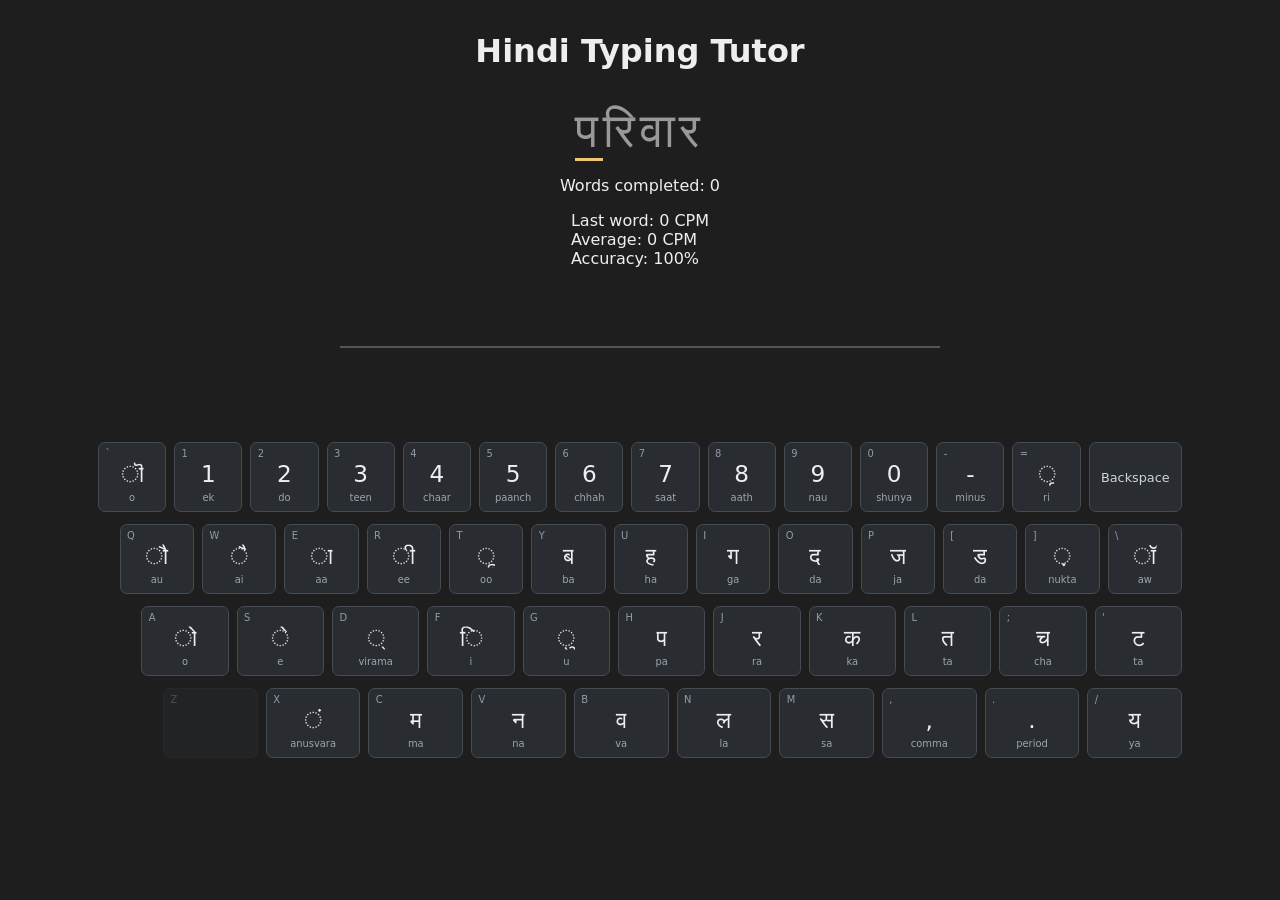
==== index.html @ da67a7d6 "Initial commit: working Hindi typing tutor" ====
<!DOCTYPE html>
<html lang="en">
<head>
  <meta charset="UTF-8" />
  <meta name="viewport" content="width=device-width, initial-scale=1.0" />
  <title>Hindi Typing Tutor</title>
  <link rel="stylesheet" href="style.css" />
</head>
<body>

  <header class="app-header">
    <h1>Hindi Typing Tutor</h1>
  </header>

  <main class="typing-area">
    <!-- The prompt text the user needs to type -->
    <div class="prompt-display" id="promptDisplay">
      नमस्ते
    </div>

    <div id="wordsCompletedDisplay">Words completed: 0</div>

    <!-- Where the user's typed input will show -->
    <div class="user-input-display" id="userInputDisplay">
      &nbsp;
    </div>
  </main>

  <section class="keyboard" id="keyboard">

    <!-- Vowels (स्वर) -->
    <div class="key-row">
      <div class="key">अ</div><div class="key">आ</div><div class="key">इ</div><div class="key">ई</div>
      <div class="key">उ</div><div class="key">ऊ</div><div class="key">ऋ</div><div class="key">ए</div>
      <div class="key">ऐ</div><div class="key">ओ</div><div class="key">औ</div><div class="key">अं</div><div class="key">अः</div>
    </div>

    <!-- Consonants (व्यंजन), grouped in their traditional rows -->
    <div class="key-row">
      <div class="key">क</div><div class="key">ख</div><div class="key">ग</div><div class="key">घ</div><div class="key">ङ</div>
    </div>
    <div class="key-row">
      <div class="key">च</div><div class="key">छ</div><div class="key">ज</div><div class="key">झ</div><div class="key">ञ</div>
    </div>
    <div class="key-row">
      <div class="key">ट</div><div class="key">ठ</div><div class="key">ड</div><div class="key">ढ</div><div class="key">ण</div>
    </div>
    <div class="key-row">
      <div class="key">त</div><div class="key">थ</div><div class="key">द</div><div class="key">ध</div><div class="key">न</div>
    </div>
    <div class="key-row">
      <div class="key">प</div><div class="key">फ</div><div class="key">ब</div><div class="key">भ</div><div class="key">म</div>
    </div>
    <div class="key-row">
      <div class="key">य</div><div class="key">र</div><div class="key">ल</div><div class="key">व</div>
      <div class="key">श</div><div class="key">ष</div><div class="key">स</div><div class="key">ह</div>
    </div>
    <div class="key-row">
      <div class="key">क्ष</div><div class="key">त्र</div><div class="key">ज्ञ</div>
    </div>

  </section>

  <script src="script.js"></script>
</body>
</html>
---- style.css ----
/* ---- Reset-ish basics ---- */
* {
  box-sizing: border-box;
  margin: 0;
  padding: 0;
}

body {
  font-family: system-ui, sans-serif;
  background: #1e1e1e;
  color: #eee;
  min-height: 100vh;
  display: flex;
  flex-direction: column;
  align-items: center;
  padding: 2rem 1rem;
}

.app-header {
  margin-bottom: 2rem;
}

/* ---- Typing area: this is a flex COLUMN, prompt on top, input below ---- */
.typing-area {
  display: flex;
  flex-direction: column;
  align-items: center;
  gap: 1rem;
  margin-bottom: 3rem;
  width: 100%;
  max-width: 600px;
}

.prompt-display {
  font-size: 3rem;
  letter-spacing: 0.1em;
}

.prompt-display span {
  color: #999;
}

.prompt-display span.correct {
  color: #79c98a;
}

.prompt-display span.incorrect {
  color: #ed7777;
}

.prompt-display span.pending {
  color: #999;
}

.prompt-display span.current-character {
  border-bottom: 3px solid #f0c674;
}

.prompt-display span.prompt-entering {
  animation: prompt-arrival 420ms ease-out both;
}

@keyframes prompt-arrival {
  0%,
  48% {
    opacity: 0.45;
  }

  100% {
    opacity: 1;
  }
}

.user-input-display {
  font-size: 3rem;
  min-height: 4rem;
  border-bottom: 2px solid #555;
  width: 100%;
  text-align: center;
}

#completionMessage {
  min-height: 1.5rem;
  color: #79c98a;
  font-weight: bold;
}

/* ---- Keyboard: a COLUMN of rows, each row a flex ROW of keys ---- */
.keyboard {
  display: flex;
  flex-direction: column;
  align-items: flex-start;
  gap: 12px;
  width: 100%;
  max-width: 1100px;
  box-sizing: border-box;
  padding: 6px 8px 12px;
}

.key-row {
  display: flex;
  flex-wrap: nowrap;
  justify-content: flex-start;
  gap: clamp(2px, 0.75vw, 8px);
  width: 100%;
  min-width: 0;
  box-sizing: border-box;
}

.key-row:nth-child(2) {
  width: 98%;
  margin-left: 2%;
}

.key-row:nth-child(3) {
  width: 96%;
  margin-left: 4%;
}

.key-row:nth-child(4) {
  width: 94%;
  margin-left: 6%;
}

.key {
  position: relative;
  flex: 1 1 0;
  width: auto;
  min-width: 0;
  height: clamp(44px, 6vw, 70px);
  padding: clamp(3px, 1vw, 8px);
  box-sizing: border-box;
  background: #292d32;
  border: 1px solid #444b53;
  border-radius: 7px;
  display: flex;
  align-items: center;
  justify-content: center;
  overflow: hidden;
  cursor: pointer;
  user-select: none;
  transition: background 0.14s ease, border-color 0.14s ease, transform 0.14s ease;
}

.key-qwerty-label,
.key-phonetic {
  position: absolute;
  line-height: 1;
  white-space: nowrap;
}

.key-qwerty-label {
  top: clamp(3px, 0.5vw, 7px);
  left: clamp(3px, 0.5vw, 7px);
  color: #939ba4;
  font-size: clamp(0.45rem, 1.1vw, 0.62rem);
  font-weight: 500;
}

.key-character {
  position: absolute;
  left: 50%;
  top: 45%;
  transform: translate(-50%, -50%);
  max-width: calc(100% - 8px);
  overflow: hidden;
  white-space: nowrap;
  line-height: 1;
  font-size: clamp(0.6rem, 2.5vw, 1.45rem);
}

.key-phonetic {
  bottom: clamp(4px, 0.65vw, 9px);
  left: 50%;
  transform: translateX(-50%);
  max-width: calc(100% - 8px);
  overflow: hidden;
  color: #9da5ae;
  font-size: clamp(0.45rem, 1.2vw, 0.62rem);
  text-overflow: ellipsis;
}

.key[hidden],
.key-character[hidden],
.key-phonetic[hidden] {
  display: none;
}

.key-unmapped {
  opacity: 0.38;
  border-color: #343a40;
  cursor: not-allowed;
}

.key:hover:not(.key-unmapped) {
  background: #363c43;
  border-color: #69737e;
}

.key-unmapped:hover,
.key-unmapped:active {
  background: #292d32;
  border-color: #343a40;
  transform: none;
}

.key:active:not(.key-unmapped) {
  transform: translateY(1px);
}

.backspace-key {
  flex: 1.5 1 0;
  font-size: clamp(0.5rem, 1.2vw, 0.8rem);
  color: #d0d5db;
}

@media (max-width: 480px) {
  .backspace-key {
    color: transparent;
  }

  .backspace-key::after {
    content: "⌫";
    position: absolute;
    color: #d0d5db;
    font-size: clamp(0.6rem, 4vw, 0.9rem);
  }
}

@media (prefers-reduced-motion: reduce) {
  .prompt-display span.prompt-entering {
    animation: none;
  }
}
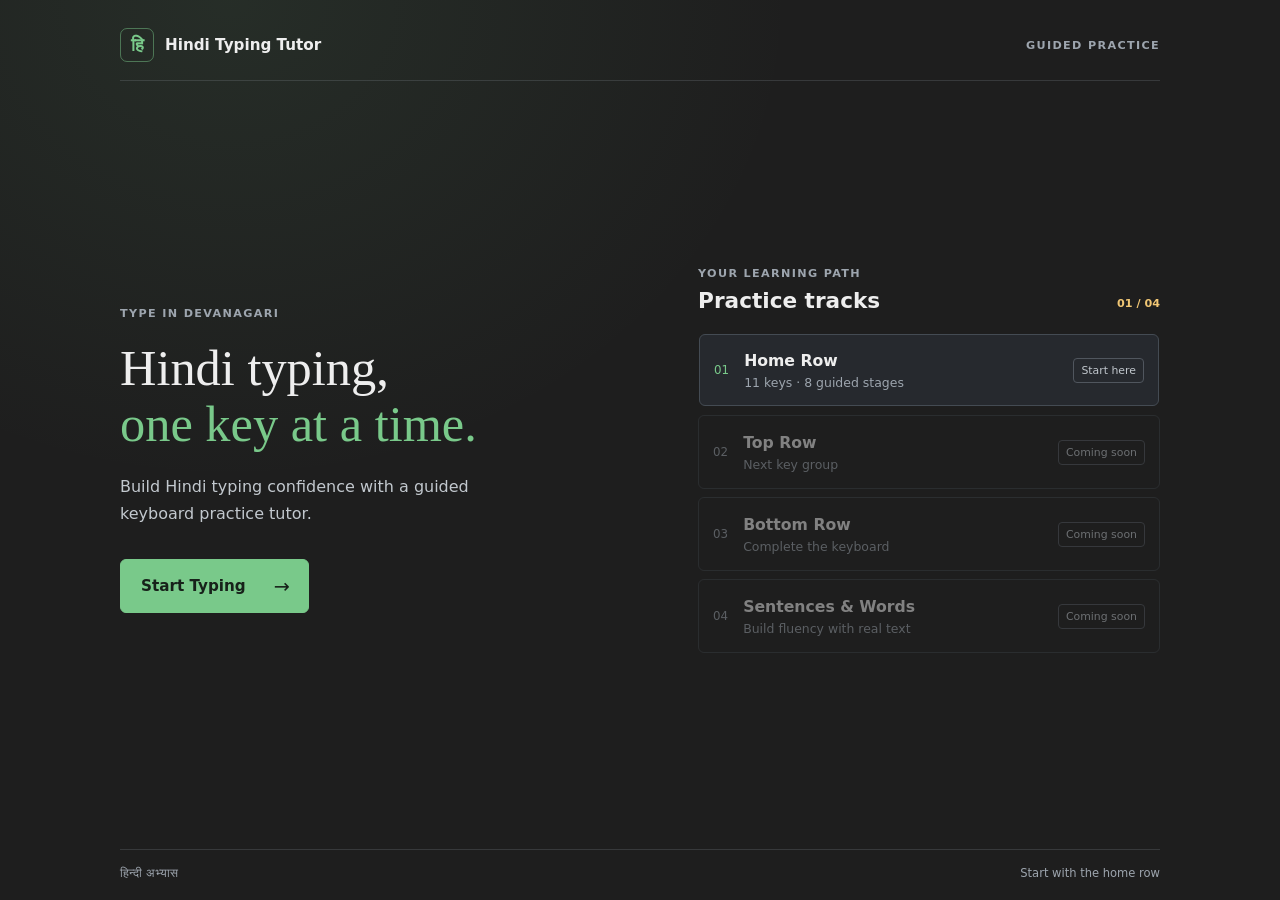
==== commit 957c9921: "Moving Forward" ====
--- a/index.html
+++ b/index.html
@@ -3,64 +3,112 @@
 <head>
   <meta charset="UTF-8" />
   <meta name="viewport" content="width=device-width, initial-scale=1.0" />
+  <meta name="theme-color" content="#1e1e1e" />
   <title>Hindi Typing Tutor</title>
   <link rel="stylesheet" href="style.css" />
 </head>
-<body>
+<body class="home-page">
+  <div class="home-shell">
+    <header class="home-header">
+      <a class="home-brand" href="index.html" aria-label="Hindi Typing Tutor home">
+        <span class="home-brand__mark" aria-hidden="true">हि</span>
+        <span>Hindi Typing Tutor</span>
+      </a>
+      <span class="home-header__track">GUIDED PRACTICE</span>
+    </header>
 
-  <header class="app-header">
-    <h1>Hindi Typing Tutor</h1>
-  </header>
+    <main class="home-main">
+      <section class="home-intro" aria-labelledby="home-title">
+        <p class="home-eyebrow">TYPE IN DEVANAGARI</p>
+        <h1 class="home-title" id="home-title">Hindi typing,<br /><span>one key at a time.</span></h1>
+        <p class="home-description">Build Hindi typing confidence with a guided keyboard practice tutor.</p>
+        <a class="home-cta" id="homeCta" href="lessons.html">
+          <span id="homeCtaLabel">Start Typing</span>
+          <span class="home-cta__arrow" aria-hidden="true">&#8594;</span>
+        </a>
+      </section>
 
-  <main class="typing-area">
-    <!-- The prompt text the user needs to type -->
-    <div class="prompt-display" id="promptDisplay">
-      नमस्ते
-    </div>
+      <section class="home-roadmap-section" aria-labelledby="roadmap-title">
+        <div class="home-roadmap-heading">
+          <div>
+            <p class="home-eyebrow">YOUR LEARNING PATH</p>
+            <h2 id="roadmap-title">Practice tracks</h2>
+          </div>
+          <span class="home-roadmap-count">01 / 04</span>
+        </div>
 
-    <div id="wordsCompletedDisplay">Words completed: 0</div>
+        <ol class="home-roadmap">
+          <li class="home-track home-track--active">
+            <a class="home-track__link" href="lessons.html">
+              <span class="home-track__number">01</span>
+              <span class="home-track__copy">
+                <span class="home-track__title">Home Row</span>
+                <span class="home-track__detail">11 keys · 8 guided stages</span>
+              </span>
+              <span class="home-track__badge" id="homeRowBadge">Start here</span>
+            </a>
+          </li>
+          <li class="home-track home-track--disabled" aria-disabled="true">
+            <span class="home-track__number">02</span>
+            <span class="home-track__copy">
+              <span class="home-track__title">Top Row</span>
+              <span class="home-track__detail">Next key group</span>
+            </span>
+            <span class="home-track__badge">Coming soon</span>
+          </li>
+          <li class="home-track home-track--disabled" aria-disabled="true">
+            <span class="home-track__number">03</span>
+            <span class="home-track__copy">
+              <span class="home-track__title">Bottom Row</span>
+              <span class="home-track__detail">Complete the keyboard</span>
+            </span>
+            <span class="home-track__badge">Coming soon</span>
+          </li>
+          <li class="home-track home-track--disabled" aria-disabled="true">
+            <span class="home-track__number">04</span>
+            <span class="home-track__copy">
+              <span class="home-track__title">Sentences &amp; Words</span>
+              <span class="home-track__detail">Build fluency with real text</span>
+            </span>
+            <span class="home-track__badge">Coming soon</span>
+          </li>
+        </ol>
+      </section>
+    </main>
 
-    <!-- Where the user's typed input will show -->
-    <div class="user-input-display" id="userInputDisplay">
-      &nbsp;
-    </div>
-  </main>
+    <footer class="home-footer">
+      <span>हिन्दी अभ्यास</span>
+      <span>Start with the home row</span>
+    </footer>
+  </div>
 
-  <section class="keyboard" id="keyboard">
+  <script>
+    (() => {
+      const homeCtaLabel = document.getElementById("homeCtaLabel");
+      const homeRowBadge = document.getElementById("homeRowBadge");
+      let progress = null;
 
-    <!-- Vowels (स्वर) -->
-    <div class="key-row">
-      <div class="key">अ</div><div class="key">आ</div><div class="key">इ</div><div class="key">ई</div>
-      <div class="key">उ</div><div class="key">ऊ</div><div class="key">ऋ</div><div class="key">ए</div>
-      <div class="key">ऐ</div><div class="key">ओ</div><div class="key">औ</div><div class="key">अं</div><div class="key">अः</div>
-    </div>
+      try {
+        const savedProgress = localStorage.getItem("hindiTutorProgress");
+        if (savedProgress) {
+          const parsedProgress = JSON.parse(savedProgress);
+          if (parsedProgress && typeof parsedProgress === "object") {
+            progress = parsedProgress;
+          }
+        }
+      } catch {
+        progress = null;
+      }
 
-    <!-- Consonants (व्यंजन), grouped in their traditional rows -->
-    <div class="key-row">
-      <div class="key">क</div><div class="key">ख</div><div class="key">ग</div><div class="key">घ</div><div class="key">ङ</div>
-    </div>
-    <div class="key-row">
-      <div class="key">च</div><div class="key">छ</div><div class="key">ज</div><div class="key">झ</div><div class="key">ञ</div>
-    </div>
-    <div class="key-row">
-      <div class="key">ट</div><div class="key">ठ</div><div class="key">ड</div><div class="key">ढ</div><div class="key">ण</div>
-    </div>
-    <div class="key-row">
-      <div class="key">त</div><div class="key">थ</div><div class="key">द</div><div class="key">ध</div><div class="key">न</div>
-    </div>
-    <div class="key-row">
-      <div class="key">प</div><div class="key">फ</div><div class="key">ब</div><div class="key">भ</div><div class="key">म</div>
-    </div>
-    <div class="key-row">
-      <div class="key">य</div><div class="key">र</div><div class="key">ल</div><div class="key">व</div>
-      <div class="key">श</div><div class="key">ष</div><div class="key">स</div><div class="key">ह</div>
-    </div>
-    <div class="key-row">
-      <div class="key">क्ष</div><div class="key">त्र</div><div class="key">ज्ञ</div>
-    </div>
-
-  </section>
-
-  <script src="script.js"></script>
+      if (progress && progress.isHomeRowMastered === true) {
+        homeCtaLabel.textContent = "Home Row Mastered — Practice Again";
+        homeRowBadge.textContent = "✓ Completed";
+        homeRowBadge.classList.add("home-track__badge--complete");
+      } else if (progress && Number.isInteger(progress.currentStageIndex) && progress.currentStageIndex >= 0) {
+        homeCtaLabel.textContent = `Continue — Stage ${progress.currentStageIndex + 1}`;
+        homeRowBadge.textContent = "In progress";
+      }
+    })();
+  </script>
 </body>
-</html>
+</html>
--- a/style.css
+++ b/style.css
@@ -214,6 +214,16 @@
   color: #d0d5db;
 }
 
+.key-enter,
+.key-shift {
+  flex: 1.75 1 0;
+  min-width: 0;
+  color: #d0d5db;
+  font-size: clamp(0.5rem, 1.2vw, 0.75rem);
+  cursor: default;
+  pointer-events: none;
+}
+
 @media (max-width: 480px) {
   .backspace-key {
     color: transparent;
@@ -232,3 +242,466 @@
     animation: none;
   }
 }
+
+.home-page {
+  --home-bg: #1e1e1e;
+  --home-surface: #292d32;
+  --home-border: #444b53;
+  --home-text: #eee;
+  --home-muted: #9da5ae;
+  --home-green: #79c98a;
+  --home-amber: #f0c674;
+  align-items: stretch;
+  padding: 0;
+  background: radial-gradient(ellipse at 18% 0%, rgba(121, 201, 138, 0.09), transparent 38%), var(--home-bg);
+  color: var(--home-text);
+}
+
+.home-shell {
+  display: flex;
+  flex-direction: column;
+  width: min(1120px, 100%);
+  min-height: 100vh;
+  margin: 0 auto;
+  padding: 28px 40px 20px;
+}
+
+.home-header,
+.home-brand,
+.home-footer {
+  display: flex;
+  align-items: center;
+}
+
+.home-header {
+  justify-content: space-between;
+  min-height: 44px;
+  border-bottom: 1px solid rgba(157, 165, 174, 0.2);
+  padding-bottom: 18px;
+}
+
+.home-brand {
+  gap: 11px;
+  color: var(--home-text);
+  font-size: 0.95rem;
+  font-weight: 650;
+  text-decoration: none;
+}
+
+.home-brand__mark {
+  display: grid;
+  width: 34px;
+  aspect-ratio: 1;
+  place-items: center;
+  border: 1px solid rgba(121, 201, 138, 0.48);
+  border-radius: 7px;
+  color: var(--home-green);
+  font-size: 1.1rem;
+}
+
+.home-header__track,
+.home-eyebrow,
+.home-roadmap-count {
+  color: var(--home-muted);
+  font-size: 0.7rem;
+  font-weight: 650;
+}
+
+.home-header__track,
+.home-eyebrow {
+  letter-spacing: 0.12em;
+}
+
+.home-main {
+  display: grid;
+  grid-template-columns: minmax(0, 1fr) minmax(380px, 0.92fr);
+  align-items: center;
+  gap: 76px;
+  flex: 1;
+  padding: 62px 0 72px;
+}
+
+.home-intro {
+  animation: home-arrive 520ms ease-out both;
+}
+
+.home-title {
+  margin-top: 20px;
+  color: var(--home-text);
+  font-family: Georgia, "Noto Serif Devanagari", serif;
+  font-size: 3.15rem;
+  font-weight: 500;
+  line-height: 1.12;
+}
+
+.home-title span {
+  color: var(--home-green);
+}
+
+.home-description {
+  max-width: 390px;
+  margin-top: 20px;
+  color: #c2c8ce;
+  font-size: 1rem;
+  line-height: 1.7;
+}
+
+.home-cta {
+  display: inline-flex;
+  min-height: 54px;
+  align-items: center;
+  justify-content: space-between;
+  gap: 28px;
+  margin-top: 32px;
+  border: 1px solid var(--home-green);
+  border-radius: 6px;
+  padding: 0 18px 0 20px;
+  background: var(--home-green);
+  color: #17211a;
+  font-size: 0.95rem;
+  font-weight: 700;
+  text-decoration: none;
+  transition: background 150ms ease, transform 150ms ease;
+}
+
+.home-cta:hover {
+  transform: translateY(-2px);
+  background: #91d69f;
+}
+
+.home-cta:focus-visible,
+.home-track__link:focus-visible,
+.home-brand:focus-visible {
+  outline: 2px solid var(--home-amber);
+  outline-offset: 4px;
+}
+
+.home-cta__arrow {
+  font-size: 1.2rem;
+  font-weight: 400;
+}
+
+.home-roadmap-section {
+  animation: home-arrive 620ms 90ms ease-out both;
+}
+
+.home-roadmap-heading {
+  display: flex;
+  align-items: end;
+  justify-content: space-between;
+  margin-bottom: 20px;
+}
+
+.home-roadmap-heading h2 {
+  margin-top: 8px;
+  color: var(--home-text);
+  font-size: 1.35rem;
+  font-weight: 600;
+}
+
+.home-roadmap-count {
+  padding-bottom: 3px;
+  color: var(--home-amber);
+  font-variant-numeric: tabular-nums;
+}
+
+.home-roadmap {
+  display: flex;
+  flex-direction: column;
+  gap: 8px;
+  list-style: none;
+}
+
+.home-track {
+  min-height: 74px;
+  border: 1px solid transparent;
+  border-radius: 6px;
+  color: var(--home-text);
+}
+
+.home-track__link {
+  display: flex;
+  min-height: 72px;
+  align-items: center;
+  gap: 15px;
+  border: 1px solid var(--home-border);
+  border-radius: 6px;
+  padding: 12px 14px;
+  background: rgba(41, 45, 50, 0.82);
+  color: inherit;
+  text-decoration: none;
+  transition: border-color 150ms ease, background 150ms ease;
+}
+
+.home-track--active .home-track__link:hover {
+  border-color: var(--home-green);
+  background: #30363b;
+}
+
+.home-track__number {
+  color: var(--home-muted);
+  font-size: 0.74rem;
+  font-variant-numeric: tabular-nums;
+}
+
+.home-track--active .home-track__number {
+  color: var(--home-green);
+}
+
+.home-track__copy {
+  display: flex;
+  min-width: 0;
+  flex: 1;
+  flex-direction: column;
+  gap: 5px;
+}
+
+.home-track__title {
+  overflow-wrap: anywhere;
+  font-size: 0.98rem;
+  font-weight: 650;
+}
+
+.home-track__detail {
+  color: var(--home-muted);
+  font-size: 0.78rem;
+}
+
+.home-track__badge {
+  flex-shrink: 0;
+  border: 1px solid #50565e;
+  border-radius: 4px;
+  padding: 5px 7px;
+  color: #c1c7cd;
+  font-size: 0.68rem;
+}
+
+.home-track__badge--complete {
+  border-color: rgba(121, 201, 138, 0.45);
+  color: var(--home-green);
+}
+
+.home-track--disabled {
+  display: flex;
+  align-items: center;
+  gap: 15px;
+  border-color: rgba(68, 75, 83, 0.72);
+  padding: 12px 14px;
+  opacity: 0.48;
+}
+
+.home-footer {
+  justify-content: space-between;
+  border-top: 1px solid rgba(157, 165, 174, 0.2);
+  padding-top: 16px;
+  color: var(--home-muted);
+  font-size: 0.72rem;
+}
+
+@keyframes home-arrive {
+  from {
+    opacity: 0;
+    transform: translateY(9px);
+  }
+
+  to {
+    opacity: 1;
+    transform: translateY(0);
+  }
+}
+
+@media (max-width: 780px) {
+  .home-shell {
+    padding: 22px 24px 18px;
+  }
+
+  .home-main {
+    grid-template-columns: minmax(0, 1fr);
+    gap: 52px;
+    padding: 55px 0;
+  }
+
+  .home-title {
+    font-size: 2.65rem;
+  }
+}
+
+@media (max-width: 440px) {
+  .home-shell {
+    padding-right: 16px;
+    padding-left: 16px;
+  }
+
+  .home-header__track {
+    font-size: 0.6rem;
+  }
+
+  .home-title {
+    font-size: 2.25rem;
+  }
+
+  .home-track__link,
+  .home-track--disabled {
+    gap: 10px;
+    padding-right: 9px;
+    padding-left: 9px;
+  }
+
+  .home-track__badge {
+    max-width: 96px;
+    overflow-wrap: anywhere;
+    text-align: center;
+  }
+
+  .home-footer {
+    gap: 12px;
+  }
+}
+
+@media (prefers-reduced-motion: reduce) {
+  .home-intro,
+  .home-roadmap-section {
+    animation: none;
+  }
+
+  .home-cta,
+  .home-track__link {
+    transition: none;
+  }
+}
+
+.key.next-key-hint {
+  border-color: #62b8f5;
+  background: #263b4b;
+  box-shadow: 0 0 0 2px rgba(98, 184, 245, 0.28), 0 0 16px rgba(98, 184, 245, 0.32);
+}
+
+.key-spacebar-row {
+  display: flex;
+  width: 100%;
+  min-width: 0;
+  align-items: center;
+  justify-content: center;
+  gap: clamp(2px, 0.5vw, 6px);
+  padding: 0 8px 4px;
+}
+
+.key-spacebar-row::before {
+  content: "";
+  flex: 0.9 1 0;
+  min-width: 0;
+}
+
+.key-spacebar {
+  flex: 4.7 1 0;
+  min-width: 0;
+  height: clamp(32px, 4.4vh, 42px);
+  border: 1px solid #424850;
+  border-radius: 4px;
+  background: #25292e;
+  box-shadow: 0 2px 0 #191c20;
+}
+
+.key-modifier {
+  display: grid;
+  flex: 0.9 1 0;
+  min-width: 0;
+  height: clamp(30px, 4vh, 38px);
+  place-items: center;
+  border: 1px solid #424850;
+  border-radius: 4px;
+  background: #25292e;
+  color: #a3abb3;
+  font-size: 0.58rem;
+  user-select: none;
+}
+
+body:not(.home-page) {
+  height: 100vh;
+  min-height: 0;
+  justify-content: flex-start;
+  overflow-x: hidden;
+  padding: 10px 12px;
+}
+
+body:not(.home-page) .app-header {
+  margin-bottom: 0;
+}
+
+body:not(.home-page) .typing-area {
+  flex: 1 1 auto;
+  justify-content: center;
+  gap: 5px;
+  margin-bottom: 0;
+}
+
+body:not(.home-page) .prompt-display {
+  font-size: 2.5rem;
+}
+
+body:not(.home-page) .user-input-display {
+  min-height: 2.75rem;
+  font-size: 2rem;
+}
+
+body:not(.home-page) #completionMessage {
+  min-height: 1rem;
+}
+
+body:not(.home-page) .keyboard {
+  flex: 0 0 auto;
+  gap: 6px;
+  width: 100%;
+  max-width: none;
+  padding: 0;
+}
+
+body:not(.home-page) .key {
+  height: clamp(40px, 5.5vh, 54px);
+  border-radius: 2px;
+}
+
+.keyboard-frame {
+  display: flex;
+  width: min(1100px, 100%);
+  flex: 0 0 auto;
+  flex-direction: column;
+  align-items: stretch;
+  border: 1px solid #3f464e;
+  border-radius: 10px;
+  padding: 9px;
+  background: #252a2f;
+  box-shadow: 0 8px 24px rgba(0, 0, 0, 0.2);
+}
+
+.keyboard-frame .key-spacebar,
+.keyboard-frame .key-modifier {
+  border-radius: 2px;
+}
+
+@media (max-width: 600px) {
+  body:not(.home-page) {
+    height: auto;
+    min-height: 100vh;
+    justify-content: flex-start;
+    padding: 8px 8px 12px;
+  }
+
+  body:not(.home-page) .typing-area {
+    flex: 0 0 auto;
+    padding: 8px 0;
+  }
+
+  body:not(.home-page) .key {
+    height: clamp(38px, 8vw, 46px);
+  }
+
+  .key-modifier {
+    height: clamp(28px, 7vw, 34px);
+    font-size: 0.54rem;
+  }
+
+  .key-spacebar {
+    height: clamp(30px, 8vw, 36px);
+  }
+}
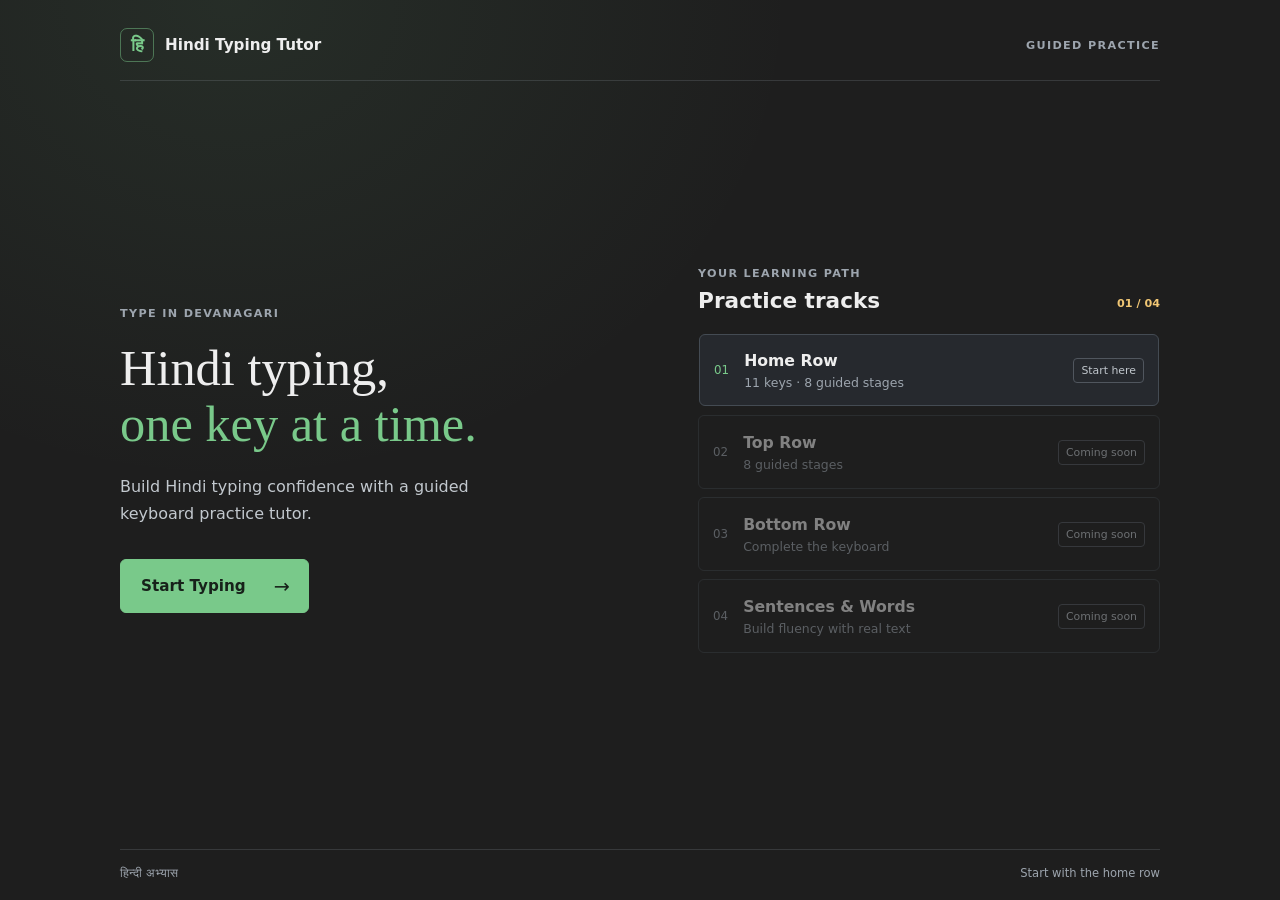
==== commit 083fd035: "Fix Home page stage-range display; correct next-key-hint null bug" ====
--- a/index.html
+++ b/index.html
@@ -48,13 +48,13 @@
               <span class="home-track__badge" id="homeRowBadge">Start here</span>
             </a>
           </li>
-          <li class="home-track home-track--disabled" aria-disabled="true">
+          <li class="home-track home-track--disabled" id="topRowTrack" aria-disabled="true">
             <span class="home-track__number">02</span>
             <span class="home-track__copy">
               <span class="home-track__title">Top Row</span>
-              <span class="home-track__detail">Next key group</span>
+              <span class="home-track__detail">8 guided stages</span>
             </span>
-            <span class="home-track__badge">Coming soon</span>
+            <span class="home-track__badge" id="topRowBadge">Coming soon</span>
           </li>
           <li class="home-track home-track--disabled" aria-disabled="true">
             <span class="home-track__number">03</span>
@@ -84,8 +84,12 @@
 
   <script>
     (() => {
+      const HOME_ROW_STAGE_RANGE = { start: 0, end: 7 };
+      const TOP_ROW_STAGE_RANGE = { start: 8, end: 15 };
       const homeCtaLabel = document.getElementById("homeCtaLabel");
       const homeRowBadge = document.getElementById("homeRowBadge");
+      const topRowTrack = document.getElementById("topRowTrack");
+      const topRowBadge = document.getElementById("topRowBadge");
       let progress = null;
 
       try {
@@ -100,13 +104,50 @@
         progress = null;
       }
 
-      if (progress && progress.isHomeRowMastered === true) {
+      const currentStageIndex = progress?.currentStageIndex;
+      const hasValidStageIndex = Number.isInteger(currentStageIndex)
+        && currentStageIndex >= HOME_ROW_STAGE_RANGE.start
+        && currentStageIndex <= TOP_ROW_STAGE_RANGE.end;
+      const isHomeRowStage = hasValidStageIndex
+        && currentStageIndex <= HOME_ROW_STAGE_RANGE.end;
+      const isTopRowStage = hasValidStageIndex
+        && currentStageIndex >= TOP_ROW_STAGE_RANGE.start;
+      const isHomeRowMastered = progress?.isHomeRowMastered === true;
+      const isTopRowMastered = progress?.isTopRowMastered === true;
+
+      if (isTopRowMastered) {
+        homeCtaLabel.textContent = "Top Row Mastered — Practice Again";
+      } else if (isTopRowStage) {
+        homeCtaLabel.textContent = `Continue — Top Row Stage ${currentStageIndex - TOP_ROW_STAGE_RANGE.start + 1}`;
+      } else if (isHomeRowMastered) {
         homeCtaLabel.textContent = "Home Row Mastered — Practice Again";
+      } else if (isHomeRowStage) {
+        homeCtaLabel.textContent = `Continue — Stage ${currentStageIndex + 1}`;
+      }
+
+      if (currentStageIndex > HOME_ROW_STAGE_RANGE.end || isHomeRowMastered) {
         homeRowBadge.textContent = "✓ Completed";
         homeRowBadge.classList.add("home-track__badge--complete");
-      } else if (progress && Number.isInteger(progress.currentStageIndex) && progress.currentStageIndex >= 0) {
-        homeCtaLabel.textContent = `Continue — Stage ${progress.currentStageIndex + 1}`;
+      } else if (isHomeRowStage) {
         homeRowBadge.textContent = "In progress";
+      }
+
+      if (isTopRowMastered) {
+        topRowBadge.textContent = "✓ Completed";
+        topRowBadge.classList.add("home-track__badge--complete");
+      } else if (isTopRowStage) {
+        topRowBadge.textContent = "In progress";
+      }
+
+      if (isTopRowMastered || isTopRowStage) {
+        const topRowLink = document.createElement("a");
+        topRowLink.className = "home-track__link";
+        topRowLink.href = "lessons.html";
+        Array.from(topRowTrack.children).forEach((child) => topRowLink.appendChild(child));
+        topRowTrack.appendChild(topRowLink);
+        topRowTrack.classList.remove("home-track--disabled");
+        topRowTrack.classList.add("home-track--active");
+        topRowTrack.removeAttribute("aria-disabled");
       }
     })();
   </script>
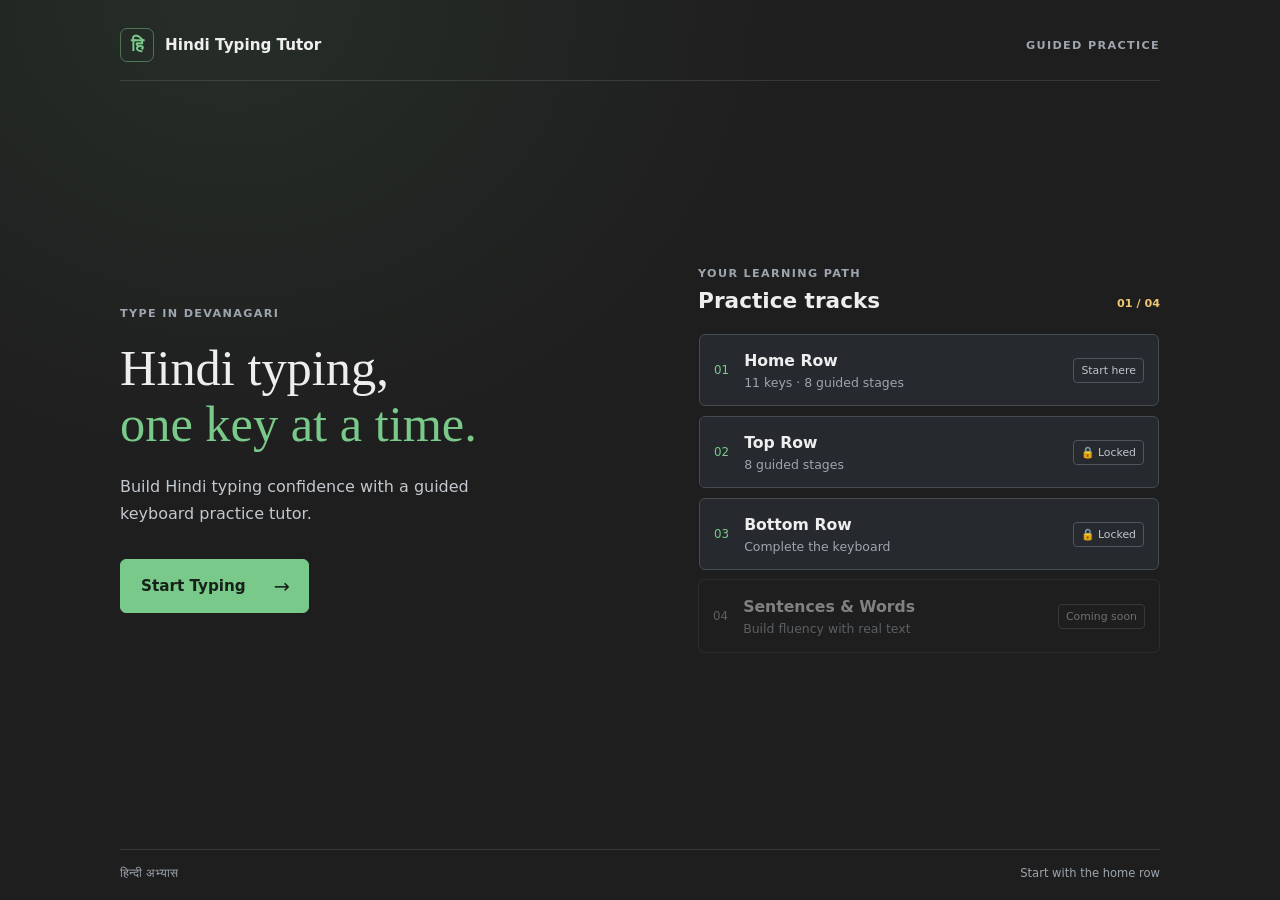
==== commit cbc1013b: "Add Shift Practice track (stages 25-33) with mastery gating" ====
--- a/index.html
+++ b/index.html
@@ -56,13 +56,13 @@
             </span>
             <span class="home-track__badge" id="topRowBadge">Coming soon</span>
           </li>
-          <li class="home-track home-track--disabled" aria-disabled="true">
+          <li class="home-track home-track--disabled" id="bottomRowTrack" aria-disabled="true">
             <span class="home-track__number">03</span>
             <span class="home-track__copy">
               <span class="home-track__title">Bottom Row</span>
               <span class="home-track__detail">Complete the keyboard</span>
             </span>
-            <span class="home-track__badge">Coming soon</span>
+            <span class="home-track__badge" id="bottomRowBadge">Coming soon</span>
           </li>
           <li class="home-track home-track--disabled" aria-disabled="true">
             <span class="home-track__number">04</span>
@@ -86,10 +86,13 @@
     (() => {
       const HOME_ROW_STAGE_RANGE = { start: 0, end: 7 };
       const TOP_ROW_STAGE_RANGE = { start: 8, end: 15 };
+      const BOTTOM_ROW_STAGE_RANGE = { start: 16, end: 23 };
       const homeCtaLabel = document.getElementById("homeCtaLabel");
       const homeRowBadge = document.getElementById("homeRowBadge");
       const topRowTrack = document.getElementById("topRowTrack");
       const topRowBadge = document.getElementById("topRowBadge");
+      const bottomRowTrack = document.getElementById("bottomRowTrack");
+      const bottomRowBadge = document.getElementById("bottomRowBadge");
       let progress = null;
 
       try {
@@ -107,15 +110,52 @@
       const currentStageIndex = progress?.currentStageIndex;
       const hasValidStageIndex = Number.isInteger(currentStageIndex)
         && currentStageIndex >= HOME_ROW_STAGE_RANGE.start
-        && currentStageIndex <= TOP_ROW_STAGE_RANGE.end;
+        && currentStageIndex <= BOTTOM_ROW_STAGE_RANGE.end;
       const isHomeRowStage = hasValidStageIndex
         && currentStageIndex <= HOME_ROW_STAGE_RANGE.end;
       const isTopRowStage = hasValidStageIndex
-        && currentStageIndex >= TOP_ROW_STAGE_RANGE.start;
+        && currentStageIndex >= TOP_ROW_STAGE_RANGE.start
+        && currentStageIndex <= TOP_ROW_STAGE_RANGE.end;
+      const isBottomRowStage = hasValidStageIndex
+        && currentStageIndex >= BOTTOM_ROW_STAGE_RANGE.start;
       const isHomeRowMastered = progress?.isHomeRowMastered === true;
       const isTopRowMastered = progress?.isTopRowMastered === true;
-
-      if (isTopRowMastered) {
+      const isBottomRowMastered = progress?.isBottomRowMastered === true;
+      const isFullKeyboardMastered = isHomeRowMastered && isTopRowMastered && isBottomRowMastered;
+      const isTopRowLocked = !isTopRowMastered && !isTopRowStage;
+      const isBottomRowLocked = !isBottomRowMastered && !isBottomRowStage;
+
+      function resetProgressForTrack(firstStageIndex) {
+        const progressToSave = progress && typeof progress === "object" && !Array.isArray(progress)
+          ? { ...progress }
+          : {};
+        progressToSave.currentStageIndex = firstStageIndex;
+        progressToSave.wordsCompletedInStage = 0;
+        if (!Number.isInteger(progressToSave.wordsCompleted) || progressToSave.wordsCompleted < 0) {
+          progressToSave.wordsCompleted = 0;
+        }
+        progressToSave.isHomeRowMastered = progressToSave.isHomeRowMastered === true;
+        progressToSave.isTopRowMastered = progressToSave.isTopRowMastered === true;
+        progressToSave.isBottomRowMastered = progressToSave.isBottomRowMastered === true;
+        localStorage.setItem("hindiTutorProgress", JSON.stringify(progressToSave));
+      }
+
+      function confirmTrackSkip(event, trackName, previousTrackName, firstStageIndex) {
+        if (!window.confirm(`Skip ahead to ${trackName}? You haven't completed ${previousTrackName} yet.`)) {
+          event.preventDefault();
+          return;
+        }
+
+        resetProgressForTrack(firstStageIndex);
+      }
+
+      if (isFullKeyboardMastered) {
+        homeCtaLabel.textContent = "Full Keyboard Mastered — Practice Again";
+      } else if (isBottomRowMastered) {
+        homeCtaLabel.textContent = "Bottom Row Mastered — Practice Again";
+      } else if (isBottomRowStage) {
+        homeCtaLabel.textContent = `Continue — Bottom Row Stage ${currentStageIndex - BOTTOM_ROW_STAGE_RANGE.start + 1}`;
+      } else if (isTopRowMastered) {
         homeCtaLabel.textContent = "Top Row Mastered — Practice Again";
       } else if (isTopRowStage) {
         homeCtaLabel.textContent = `Continue — Top Row Stage ${currentStageIndex - TOP_ROW_STAGE_RANGE.start + 1}`;
@@ -125,30 +165,62 @@
         homeCtaLabel.textContent = `Continue — Stage ${currentStageIndex + 1}`;
       }
 
-      if (currentStageIndex > HOME_ROW_STAGE_RANGE.end || isHomeRowMastered) {
+      if (isHomeRowMastered) {
         homeRowBadge.textContent = "✓ Completed";
         homeRowBadge.classList.add("home-track__badge--complete");
-      } else if (isHomeRowStage) {
+      } else if (isHomeRowStage && !isHomeRowMastered) {
         homeRowBadge.textContent = "In progress";
       }
 
       if (isTopRowMastered) {
         topRowBadge.textContent = "✓ Completed";
         topRowBadge.classList.add("home-track__badge--complete");
-      } else if (isTopRowStage) {
+      } else if (isTopRowStage && !isTopRowMastered) {
         topRowBadge.textContent = "In progress";
-      }
-
-      if (isTopRowMastered || isTopRowStage) {
+      } else {
+        topRowBadge.textContent = "🔒 Locked";
+      }
+
+      if (isTopRowMastered || isTopRowStage || isTopRowLocked) {
         const topRowLink = document.createElement("a");
         topRowLink.className = "home-track__link";
         topRowLink.href = "lessons.html";
+        if (isTopRowLocked) {
+          topRowLink.addEventListener("click", (event) => {
+            confirmTrackSkip(event, "Top Row", "Home Row", TOP_ROW_STAGE_RANGE.start);
+          });
+        }
         Array.from(topRowTrack.children).forEach((child) => topRowLink.appendChild(child));
         topRowTrack.appendChild(topRowLink);
         topRowTrack.classList.remove("home-track--disabled");
         topRowTrack.classList.add("home-track--active");
         topRowTrack.removeAttribute("aria-disabled");
       }
+
+      if (isBottomRowMastered) {
+        bottomRowBadge.textContent = "✓ Completed";
+        bottomRowBadge.classList.add("home-track__badge--complete");
+      } else if (isBottomRowStage && !isBottomRowMastered) {
+        bottomRowBadge.textContent = "In progress";
+      } else {
+        bottomRowBadge.textContent = "🔒 Locked";
+      }
+
+      if (isBottomRowMastered || isBottomRowStage || isBottomRowLocked) {
+        const bottomRowLink = document.createElement("a");
+        bottomRowLink.className = "home-track__link";
+        bottomRowLink.href = "lessons.html";
+        if (isBottomRowLocked) {
+          bottomRowLink.addEventListener("click", (event) => {
+            confirmTrackSkip(event, "Bottom Row", "Top Row", BOTTOM_ROW_STAGE_RANGE.start);
+          });
+        }
+        Array.from(bottomRowTrack.children).forEach((child) => bottomRowLink.appendChild(child));
+        bottomRowTrack.appendChild(bottomRowLink);
+        bottomRowTrack.classList.remove("home-track--disabled");
+        bottomRowTrack.classList.add("home-track--active");
+        bottomRowTrack.removeAttribute("aria-disabled");
+      }
     })();
   </script>
 </body>
--- a/style.css
+++ b/style.css
@@ -83,6 +83,14 @@
   min-height: 1.5rem;
   color: #79c98a;
   font-weight: bold;
+}
+.top-row-mastery-badge {
+  border: 1px solid rgba(121, 201, 138, 0.45);
+  border-radius: 4px;
+  padding: 5px 9px;
+  color: #79c98a;
+  font-size: 0.85rem;
+  font-weight: 600;
 }
 
 /* ---- Keyboard: a COLUMN of rows, each row a flex ROW of keys ---- */
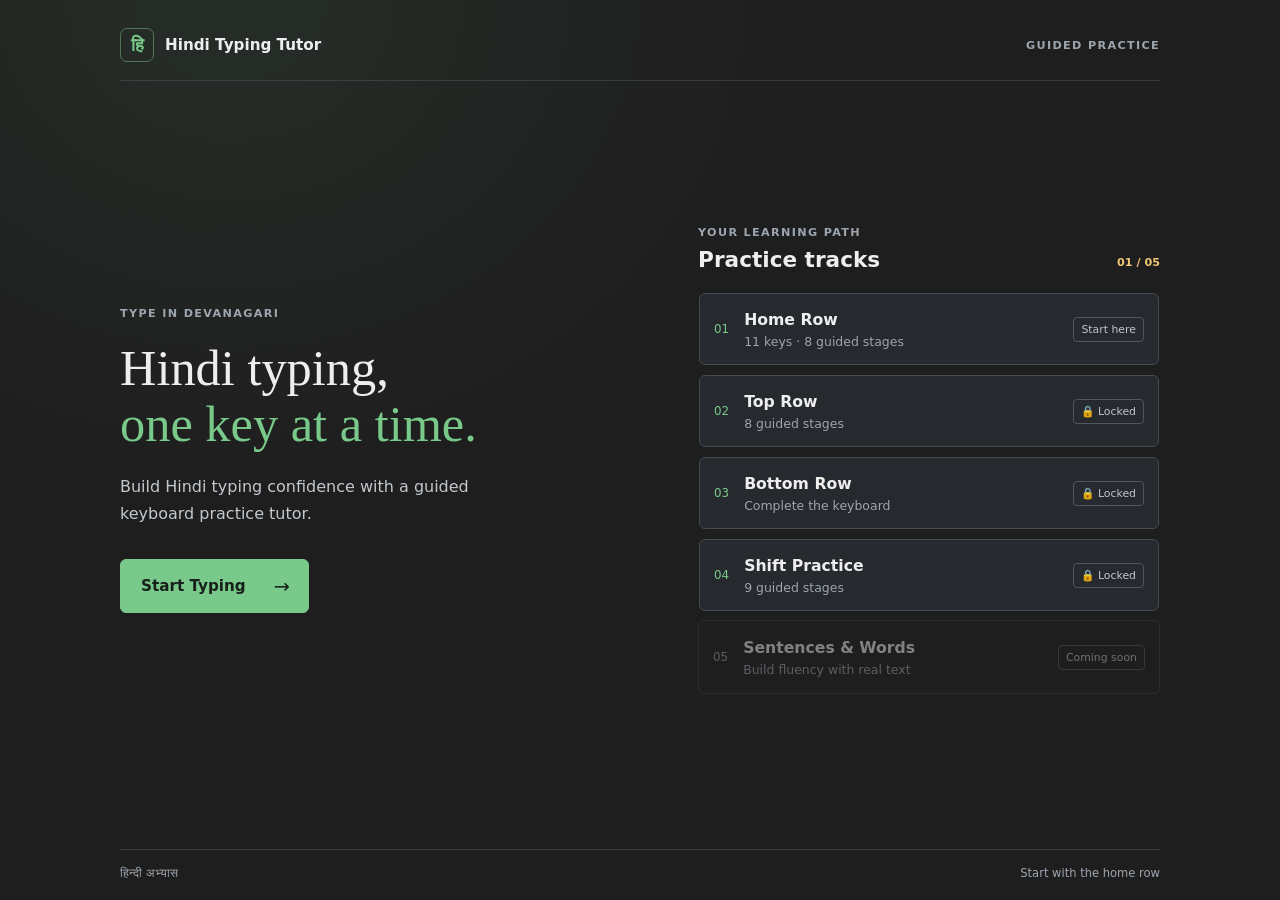
==== commit 4c229280: "Add shift practice track to Home page" ====
--- a/index.html
+++ b/index.html
@@ -34,7 +34,7 @@
             <p class="home-eyebrow">YOUR LEARNING PATH</p>
             <h2 id="roadmap-title">Practice tracks</h2>
           </div>
-          <span class="home-roadmap-count">01 / 04</span>
+          <span class="home-roadmap-count">01 / 05</span>
         </div>
 
         <ol class="home-roadmap">
@@ -64,8 +64,16 @@
             </span>
             <span class="home-track__badge" id="bottomRowBadge">Coming soon</span>
           </li>
+          <li class="home-track home-track--disabled" id="shiftPracticeTrack" aria-disabled="true">
+            <span class="home-track__number">04</span>
+            <span class="home-track__copy">
+              <span class="home-track__title">Shift Practice</span>
+              <span class="home-track__detail">9 guided stages</span>
+            </span>
+            <span class="home-track__badge" id="shiftPracticeBadge">Coming soon</span>
+          </li>
           <li class="home-track home-track--disabled" aria-disabled="true">
-            <span class="home-track__number">04</span>
+            <span class="home-track__number">05</span>
             <span class="home-track__copy">
               <span class="home-track__title">Sentences &amp; Words</span>
               <span class="home-track__detail">Build fluency with real text</span>
@@ -87,12 +95,15 @@
       const HOME_ROW_STAGE_RANGE = { start: 0, end: 7 };
       const TOP_ROW_STAGE_RANGE = { start: 8, end: 15 };
       const BOTTOM_ROW_STAGE_RANGE = { start: 16, end: 23 };
+      const SHIFT_PRACTICE_STAGE_RANGE = { start: 24, end: 32 };
       const homeCtaLabel = document.getElementById("homeCtaLabel");
       const homeRowBadge = document.getElementById("homeRowBadge");
       const topRowTrack = document.getElementById("topRowTrack");
       const topRowBadge = document.getElementById("topRowBadge");
       const bottomRowTrack = document.getElementById("bottomRowTrack");
       const bottomRowBadge = document.getElementById("bottomRowBadge");
+      const shiftPracticeTrack = document.getElementById("shiftPracticeTrack");
+      const shiftPracticeBadge = document.getElementById("shiftPracticeBadge");
       let progress = null;
 
       try {
@@ -110,20 +121,29 @@
       const currentStageIndex = progress?.currentStageIndex;
       const hasValidStageIndex = Number.isInteger(currentStageIndex)
         && currentStageIndex >= HOME_ROW_STAGE_RANGE.start
-        && currentStageIndex <= BOTTOM_ROW_STAGE_RANGE.end;
+        && currentStageIndex <= SHIFT_PRACTICE_STAGE_RANGE.end;
       const isHomeRowStage = hasValidStageIndex
         && currentStageIndex <= HOME_ROW_STAGE_RANGE.end;
       const isTopRowStage = hasValidStageIndex
         && currentStageIndex >= TOP_ROW_STAGE_RANGE.start
         && currentStageIndex <= TOP_ROW_STAGE_RANGE.end;
       const isBottomRowStage = hasValidStageIndex
-        && currentStageIndex >= BOTTOM_ROW_STAGE_RANGE.start;
+        && currentStageIndex >= BOTTOM_ROW_STAGE_RANGE.start
+        && currentStageIndex <= BOTTOM_ROW_STAGE_RANGE.end;
+      const isShiftPracticeStage = hasValidStageIndex
+        && currentStageIndex >= SHIFT_PRACTICE_STAGE_RANGE.start
+        && currentStageIndex <= SHIFT_PRACTICE_STAGE_RANGE.end;
       const isHomeRowMastered = progress?.isHomeRowMastered === true;
       const isTopRowMastered = progress?.isTopRowMastered === true;
       const isBottomRowMastered = progress?.isBottomRowMastered === true;
-      const isFullKeyboardMastered = isHomeRowMastered && isTopRowMastered && isBottomRowMastered;
+      const isShiftPracticeMastered = progress?.isShiftPracticeMastered === true;
+      const isFullKeyboardMastered = isHomeRowMastered
+        && isTopRowMastered
+        && isBottomRowMastered
+        && isShiftPracticeMastered;
       const isTopRowLocked = !isTopRowMastered && !isTopRowStage;
       const isBottomRowLocked = !isBottomRowMastered && !isBottomRowStage;
+      const isShiftPracticeLocked = !isShiftPracticeMastered && !isShiftPracticeStage;
 
       function resetProgressForTrack(firstStageIndex) {
         const progressToSave = progress && typeof progress === "object" && !Array.isArray(progress)
@@ -137,6 +157,7 @@
         progressToSave.isHomeRowMastered = progressToSave.isHomeRowMastered === true;
         progressToSave.isTopRowMastered = progressToSave.isTopRowMastered === true;
         progressToSave.isBottomRowMastered = progressToSave.isBottomRowMastered === true;
+        progressToSave.isShiftPracticeMastered = progressToSave.isShiftPracticeMastered === true;
         localStorage.setItem("hindiTutorProgress", JSON.stringify(progressToSave));
       }
 
@@ -151,6 +172,10 @@
 
       if (isFullKeyboardMastered) {
         homeCtaLabel.textContent = "Full Keyboard Mastered — Practice Again";
+      } else if (isShiftPracticeMastered) {
+        homeCtaLabel.textContent = "Shift Practice Mastered — Practice Again";
+      } else if (isShiftPracticeStage) {
+        homeCtaLabel.textContent = `Continue — Shift Practice Stage ${currentStageIndex - SHIFT_PRACTICE_STAGE_RANGE.start + 1}`;
       } else if (isBottomRowMastered) {
         homeCtaLabel.textContent = "Bottom Row Mastered — Practice Again";
       } else if (isBottomRowStage) {
@@ -221,6 +246,31 @@
         bottomRowTrack.classList.add("home-track--active");
         bottomRowTrack.removeAttribute("aria-disabled");
       }
+
+      if (isShiftPracticeMastered) {
+        shiftPracticeBadge.textContent = "✓ Completed";
+        shiftPracticeBadge.classList.add("home-track__badge--complete");
+      } else if (isShiftPracticeStage) {
+        shiftPracticeBadge.textContent = "In progress";
+      } else {
+        shiftPracticeBadge.textContent = "🔒 Locked";
+      }
+
+      if (isShiftPracticeMastered || isShiftPracticeStage || isShiftPracticeLocked) {
+        const shiftPracticeLink = document.createElement("a");
+        shiftPracticeLink.className = "home-track__link";
+        shiftPracticeLink.href = "lessons.html";
+        if (isShiftPracticeLocked) {
+          shiftPracticeLink.addEventListener("click", (event) => {
+            confirmTrackSkip(event, "Shift Practice", "Bottom Row", SHIFT_PRACTICE_STAGE_RANGE.start);
+          });
+        }
+        Array.from(shiftPracticeTrack.children).forEach((child) => shiftPracticeLink.appendChild(child));
+        shiftPracticeTrack.appendChild(shiftPracticeLink);
+        shiftPracticeTrack.classList.remove("home-track--disabled");
+        shiftPracticeTrack.classList.add("home-track--active");
+        shiftPracticeTrack.removeAttribute("aria-disabled");
+      }
     })();
   </script>
 </body>
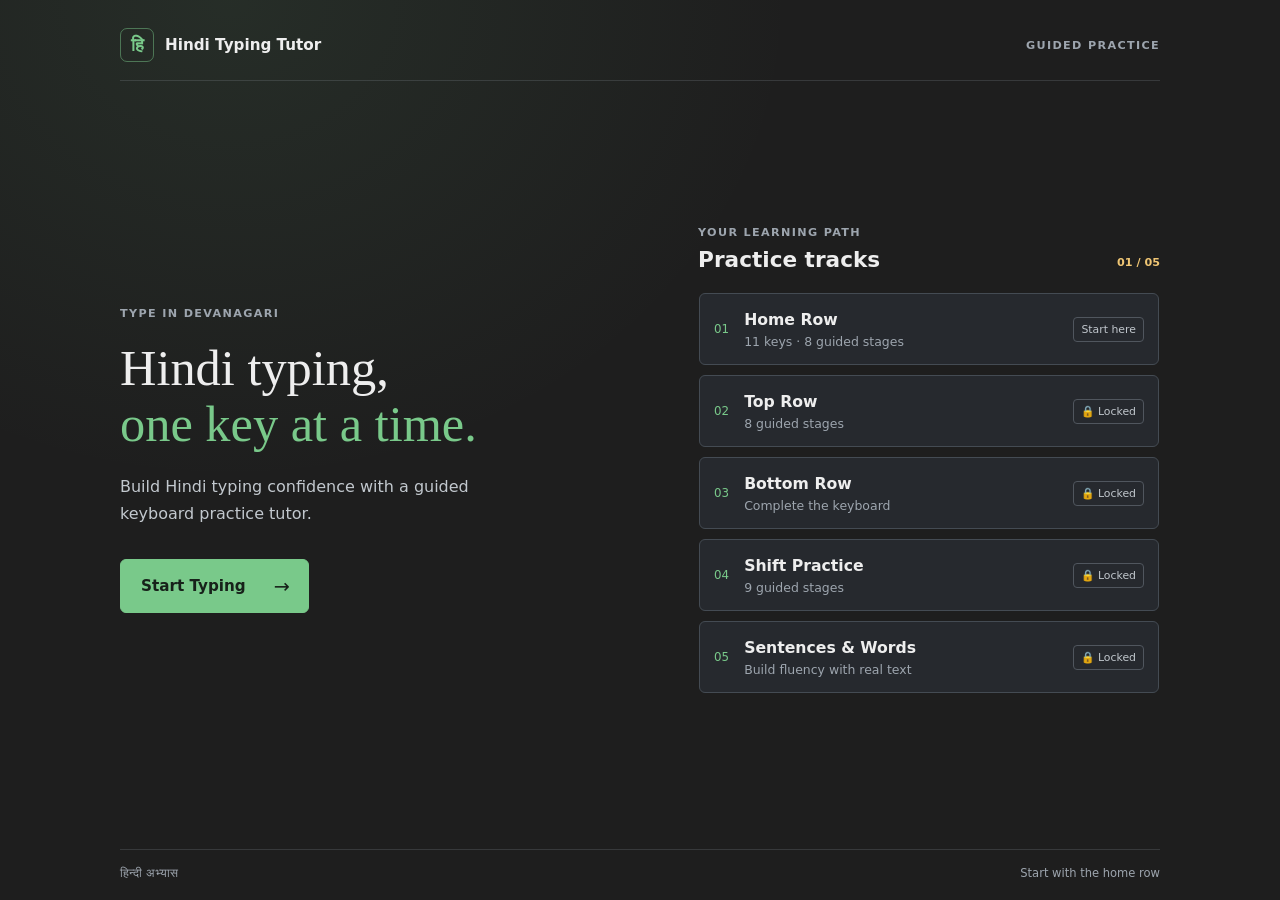
==== commit 3b5586b4: "late night" ====
--- a/index.html
+++ b/index.html
@@ -5,6 +5,7 @@
   <meta name="viewport" content="width=device-width, initial-scale=1.0" />
   <meta name="theme-color" content="#1e1e1e" />
   <title>Hindi Typing Tutor</title>
+  <link rel="icon" href="data:image/svg+xml,<svg xmlns='http://www.w3.org/2000/svg' viewBox='0 0 100 100'><text y='.9em' font-size='90'>⌨️</text></svg>">
   <link rel="stylesheet" href="style.css" />
 </head>
 <body class="home-page">
@@ -72,13 +73,13 @@
             </span>
             <span class="home-track__badge" id="shiftPracticeBadge">Coming soon</span>
           </li>
-          <li class="home-track home-track--disabled" aria-disabled="true">
+          <li class="home-track home-track--disabled" id="sentencesTrack" aria-disabled="true">
             <span class="home-track__number">05</span>
             <span class="home-track__copy">
               <span class="home-track__title">Sentences &amp; Words</span>
               <span class="home-track__detail">Build fluency with real text</span>
             </span>
-            <span class="home-track__badge">Coming soon</span>
+            <span class="home-track__badge" id="sentencesBadge">Coming soon</span>
           </li>
         </ol>
       </section>
@@ -104,6 +105,8 @@
       const bottomRowBadge = document.getElementById("bottomRowBadge");
       const shiftPracticeTrack = document.getElementById("shiftPracticeTrack");
       const shiftPracticeBadge = document.getElementById("shiftPracticeBadge");
+      const sentencesTrack = document.getElementById("sentencesTrack");
+      const sentencesBadge = document.getElementById("sentencesBadge");
       let progress = null;
 
       try {
@@ -137,10 +140,14 @@
       const isTopRowMastered = progress?.isTopRowMastered === true;
       const isBottomRowMastered = progress?.isBottomRowMastered === true;
       const isShiftPracticeMastered = progress?.isShiftPracticeMastered === true;
+      const isSentencePracticeMastered = progress?.isSentencePracticeMastered === true;
+      const isSentencePracticeActive = progress?.activePracticeMode === "sentences";
+      const isSentencePracticeLocked = !isSentencePracticeMastered && !isSentencePracticeActive;
       const isFullKeyboardMastered = isHomeRowMastered
         && isTopRowMastered
         && isBottomRowMastered
-        && isShiftPracticeMastered;
+        && isShiftPracticeMastered
+        && isSentencePracticeMastered;
       const isTopRowLocked = !isTopRowMastered && !isTopRowStage;
       const isBottomRowLocked = !isBottomRowMastered && !isBottomRowStage;
       const isShiftPracticeLocked = !isShiftPracticeMastered && !isShiftPracticeStage;
@@ -170,8 +177,25 @@
         resetProgressForTrack(firstStageIndex);
       }
 
+      function confirmSentencePracticeSkip(event) {
+        if (!window.confirm("Skip ahead to Sentences & Words? You haven't completed Shift Practice yet.")) {
+          event.preventDefault();
+          return;
+        }
+
+        const progressToSave = progress && typeof progress === "object" && !Array.isArray(progress)
+          ? { ...progress }
+          : {};
+        progressToSave.activePracticeMode = "sentences";
+        localStorage.setItem("hindiTutorProgress", JSON.stringify(progressToSave));
+      }
+
       if (isFullKeyboardMastered) {
-        homeCtaLabel.textContent = "Full Keyboard Mastered — Practice Again";
+        homeCtaLabel.textContent = "Full Keyboard & Sentences Mastered — Practice Again";
+      } else if (isSentencePracticeMastered) {
+        homeCtaLabel.textContent = "Sentence Practice Mastered — Practice Again";
+      } else if (isSentencePracticeActive) {
+        homeCtaLabel.textContent = "Continue — Sentence Practice";
       } else if (isShiftPracticeMastered) {
         homeCtaLabel.textContent = "Shift Practice Mastered — Practice Again";
       } else if (isShiftPracticeStage) {
@@ -271,6 +295,29 @@
         shiftPracticeTrack.classList.add("home-track--active");
         shiftPracticeTrack.removeAttribute("aria-disabled");
       }
+
+      if (isSentencePracticeMastered) {
+        sentencesBadge.textContent = "✓ Completed";
+        sentencesBadge.classList.add("home-track__badge--complete");
+      } else if (isSentencePracticeActive) {
+        sentencesBadge.textContent = "In progress";
+      } else {
+        sentencesBadge.textContent = "🔒 Locked";
+      }
+
+      if (isSentencePracticeMastered || isSentencePracticeActive || isSentencePracticeLocked) {
+        const sentencesLink = document.createElement("a");
+        sentencesLink.className = "home-track__link";
+        sentencesLink.href = "lessons.html";
+        if (!isSentencePracticeMastered && !isSentencePracticeActive) {
+          sentencesLink.addEventListener("click", confirmSentencePracticeSkip);
+        }
+        Array.from(sentencesTrack.children).forEach((child) => sentencesLink.appendChild(child));
+        sentencesTrack.appendChild(sentencesLink);
+        sentencesTrack.classList.remove("home-track--disabled");
+        sentencesTrack.classList.add("home-track--active");
+        sentencesTrack.removeAttribute("aria-disabled");
+      }
     })();
   </script>
 </body>
--- a/style.css
+++ b/style.css
@@ -50,6 +50,23 @@
 
 .prompt-display span.pending {
   color: #999;
+}
+
+.prompt-display span.space-character {
+  display: inline;
+  white-space: pre;
+}
+
+.prompt-display span.space-character.pending {
+  background-color: rgba(153, 153, 153, 0.15);
+}
+
+.prompt-display span.space-character.correct {
+  background-color: rgba(121, 201, 138, 0.35);
+}
+
+.prompt-display span.space-character.incorrect {
+  background-color: rgba(237, 119, 119, 0.35);
 }
 
 .prompt-display span.current-character {
